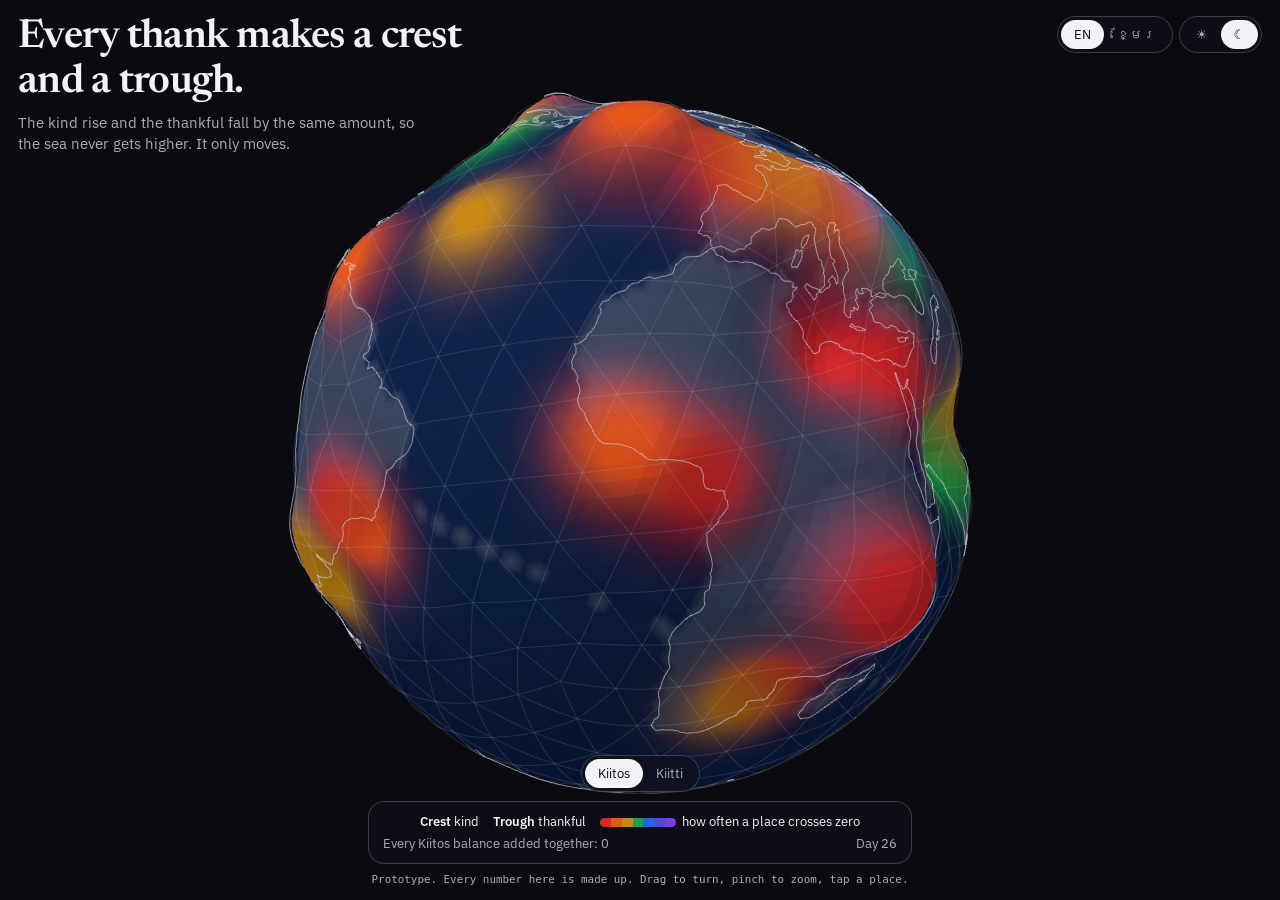
==== Earth.html @ 093544f6 "The Earth prototype: every balance as a sea around zero, shape for how far, color for how often; mad" ====
<!doctype html>
<html lang="en" data-theme="dark" data-lang="en">
<head>
<meta charset="utf-8">
<meta name="viewport" content="width=device-width,initial-scale=1,viewport-fit=cover">
<meta name="googlebot" content="noindex,nofollow"><meta name="bingbot" content="noindex,nofollow">
<title>earth.heartbank.net prototype</title>
<link rel="icon" type="image/svg+xml" href="favicon.svg">
<link rel="stylesheet" href="https://fonts.googleapis.com/css2?family=Newsreader:opsz,wght@6..72,600&family=IBM+Plex+Sans:wght@400;500;600&family=Noto+Sans+Khmer:wght@400;500;600&display=swap">
<style>
:root{--bg:#fcfbfe;--ink:#16141c;--dim:#5b5866;--line:rgba(22,20,28,.16);--glass:rgba(255,255,255,.78);--accent:#0f52ba}
[data-theme=dark]{--bg:#0a0a10;--ink:#f3f2f7;--dim:#aeabba;--line:rgba(243,242,247,.2);--glass:rgba(16,16,26,.72);--accent:#8ab4f8}
*{box-sizing:border-box}html,body{margin:0;height:100%;background:var(--bg);color:var(--ink);font-family:"IBM Plex Sans",system-ui,sans-serif;-webkit-font-smoothing:antialiased;overflow:hidden}
[data-lang=km] body{font-family:"Noto Sans Khmer","IBM Plex Sans",sans-serif}
html[data-lang=en] [data-l=km],html[data-lang=km] [data-l=en]{display:none!important}[hidden]{display:none!important}
#earth{position:fixed;inset:0;width:100%;height:100%;display:block;touch-action:none;cursor:grab}
.top{position:fixed;left:0;right:0;top:0;padding:max(16px,env(safe-area-inset-top)) 18px 0;display:flex;justify-content:space-between;align-items:flex-start;gap:12px;pointer-events:none}
.top>*{pointer-events:auto}.head{max-width:30rem}
h1{font-family:"Newsreader",Georgia,serif;font-weight:600;font-size:clamp(1.45rem,4.4vw,2.5rem);line-height:1.12;letter-spacing:-.018em;margin:0}
[data-lang=km] h1{font-family:inherit;letter-spacing:0;line-height:1.45;font-size:clamp(1.15rem,3.6vw,2rem)}
p.sub{color:var(--dim);margin:6px 0 0;font-size:.92rem;line-height:1.45;max-width:26rem}
.seg{display:inline-flex;border:1px solid var(--line);border-radius:999px;padding:3px;font-size:.8rem;background:var(--glass);-webkit-backdrop-filter:blur(10px);backdrop-filter:blur(10px)}
.seg button{border:0;background:none;color:var(--dim);font:inherit;padding:6px 13px;border-radius:999px;cursor:pointer}.seg button.on{background:var(--ink);color:var(--bg)}
.tools{display:flex;gap:6px;flex-wrap:wrap;justify-content:flex-end}
.bottom{position:fixed;left:0;right:0;bottom:0;padding:0 14px max(14px,env(safe-area-inset-bottom));display:flex;flex-direction:column;align-items:center;gap:9px;pointer-events:none}
.bottom>*{pointer-events:auto}
.panel{background:var(--glass);-webkit-backdrop-filter:blur(10px);backdrop-filter:blur(10px);border:1px solid var(--line);border-radius:16px;padding:10px 14px;font-size:.84rem;line-height:1.4;max-width:34rem;width:100%}
.legend{display:flex;flex-wrap:wrap;gap:4px 14px;align-items:center;justify-content:center}.legend b{font-weight:600}
.ramp{display:inline-flex;height:9px;width:76px;border-radius:5px;overflow:hidden;vertical-align:middle;margin-right:6px}.ramp i{flex:1}
.row{display:flex;justify-content:space-between;gap:10px;color:var(--dim);margin-top:5px;font-size:.79rem;flex-wrap:wrap}
#card{position:fixed;left:50%;top:44%;transform:translate(-50%,-50%);max-width:17rem;text-align:center;font-size:.9rem;pointer-events:none}
#card b{font-size:1.2rem}.proto{font-family:ui-monospace,Menlo,monospace;font-size:.68rem;color:var(--dim);text-align:center}
</style>
</head>
<body>
<canvas id="earth" aria-label="A turning globe. Each place rises or falls around zero as people thank one another."></canvas>
<div class="top">
  <div class="head">
    <h1 data-l="en">Every thank makes a crest and a trough.</h1>
    <h1 data-l="km">រាល់ការអរគុណបង្កើតកំពូលរលក និងបាតរលក។</h1>
    <p class="sub" data-l="en">The kind rise and the thankful fall by the same amount, so the sea never gets higher. It only moves.</p>
    <p class="sub" data-l="km">អ្នកមានចិត្តល្អឡើង ហើយអ្នកដឹងគុណចុះ ក្នុងចំនួនដូចគ្នា ដូច្នេះសមុទ្រមិនដែលខ្ពស់ឡើងទេ។ វាគ្រាន់តែផ្លាស់ទី។</p>
  </div>
  <div class="tools">
    <div class="seg" id="lang"><button data-v="en" class="on">EN</button><button data-v="km">ខ្មែរ</button></div>
    <div class="seg" id="theme"><button data-v="light">☀</button><button data-v="dark" class="on">☾</button></div>
  </div>
</div>
<div class="panel" id="card" hidden>
  <div data-l="en">This part of the world, about 1,100 km across</div>
  <div data-l="km">ផ្នែកនេះនៃពិភពលោក ទំហំប្រហែល ១១០០ គីឡូម៉ែត្រ</div>
  <div style="margin-top:6px">Kiitos <b id="card-k"></b> &nbsp; Kiitti <b id="card-t"></b></div>
</div>
<div class="bottom">
  <div class="seg" id="sea"><button data-sea="kiitos" class="on">Kiitos</button><button data-sea="kiitti">Kiitti</button></div>
  <div class="panel">
    <div class="legend">
      <span data-l="en"><b>Crest</b> kind</span><span data-l="km"><b>កំពូលរលក</b> ចិត្តល្អ</span>
      <span data-l="en"><b>Trough</b> thankful</span><span data-l="km"><b>បាតរលក</b> ដឹងគុណ</span>
      <span><span class="ramp"><i style="background:#dc2626"></i><i style="background:#ea580c"></i><i style="background:#ca8a04"></i><i style="background:#16a34a"></i><i style="background:#2563eb"></i><i style="background:#4f46e5"></i><i style="background:#7c3aed"></i></span><span data-l="en">how often a place crosses zero</span><span data-l="km">ញឹកញាប់ប៉ុណ្ណាដែលកន្លែងមួយឆ្លងកាត់សូន្យ</span></span>
    </div>
    <div class="row"><span id="sum"></span><span id="day"></span></div>
  </div>
  <div class="proto"><span data-l="en">Prototype. Every number here is made up. Drag to turn, pinch to zoom, tap a place.</span><span data-l="km">គំរូសាកល្បង។ លេខទាំងអស់នៅទីនេះជាការបង្កើតឡើង។ អូសដើម្បីបង្វិល។ ខ្មែរនេះជាពាក្យរង់ចាំ។</span></div>
</div>
<script>
(function(){var r=document.documentElement,n=(navigator.language||"").toLowerCase().indexOf("km")===0;
function wire(id,attr,ev){var s=document.getElementById(id);s.addEventListener("click",function(e){var b=e.target.closest("button");if(!b)return;r.dataset[attr]=b.dataset.v;s.querySelectorAll("button").forEach(function(x){x.classList.toggle("on",x===b)});document.dispatchEvent(new Event(ev))})}
if(n){r.dataset.lang="km";document.querySelectorAll("#lang button").forEach(function(b){b.classList.toggle("on",b.dataset.v==="km")})}
wire("lang","lang","langchange");wire("theme","theme","themechange")})();
</script>
<script src="earth.js"></script>
</body>
</html>
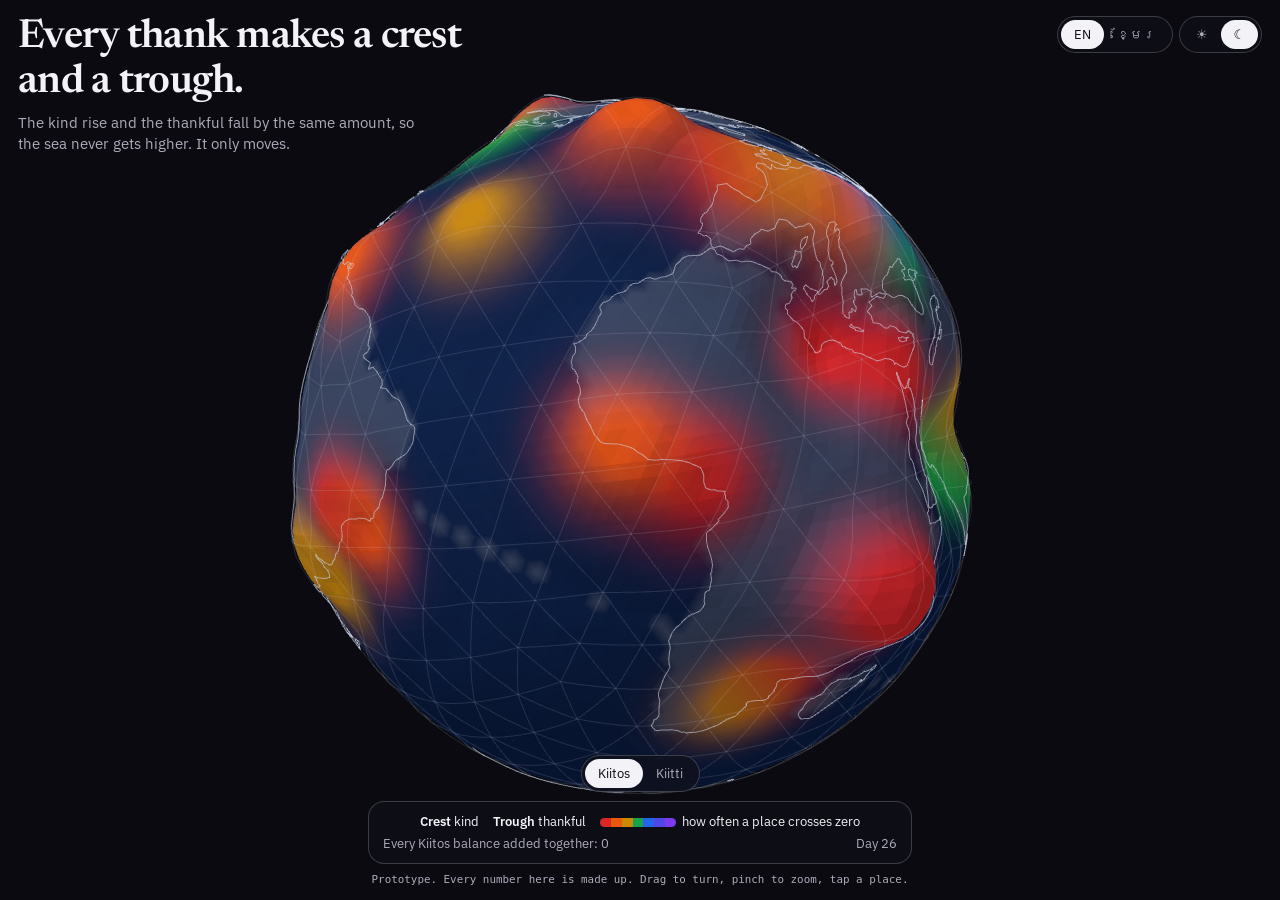
==== commit d574393d: "The Earth prototype: a still picture for a phone that cannot draw it" ====
--- a/Earth.html
+++ b/Earth.html
@@ -30,10 +30,13 @@
 .row{display:flex;justify-content:space-between;gap:10px;color:var(--dim);margin-top:5px;font-size:.79rem;flex-wrap:wrap}
 #card{position:fixed;left:50%;top:44%;transform:translate(-50%,-50%);max-width:17rem;text-align:center;font-size:.9rem;pointer-events:none}
 #card b{font-size:1.2rem}.proto{font-family:ui-monospace,Menlo,monospace;font-size:.68rem;color:var(--dim);text-align:center}
+.fallback{display:none}.no-gl #earth{display:none}.no-gl .fallback{display:block;position:fixed;left:50%;top:50%;transform:translate(-50%,-52%);width:min(92vw,62vh);height:auto;border-radius:50%}
+.still .top,.still .bottom{display:none}.still,.still body{background:transparent}
 </style>
 </head>
 <body>
 <canvas id="earth" aria-label="A turning globe. Each place rises or falls around zero as people thank one another."></canvas>
+<img class="fallback" src="earth-still.png" alt="The Earth, with colored crests where people have thanked one another.">
 <div class="top">
   <div class="head">
     <h1 data-l="en">Every thank makes a crest and a trough.</h1>
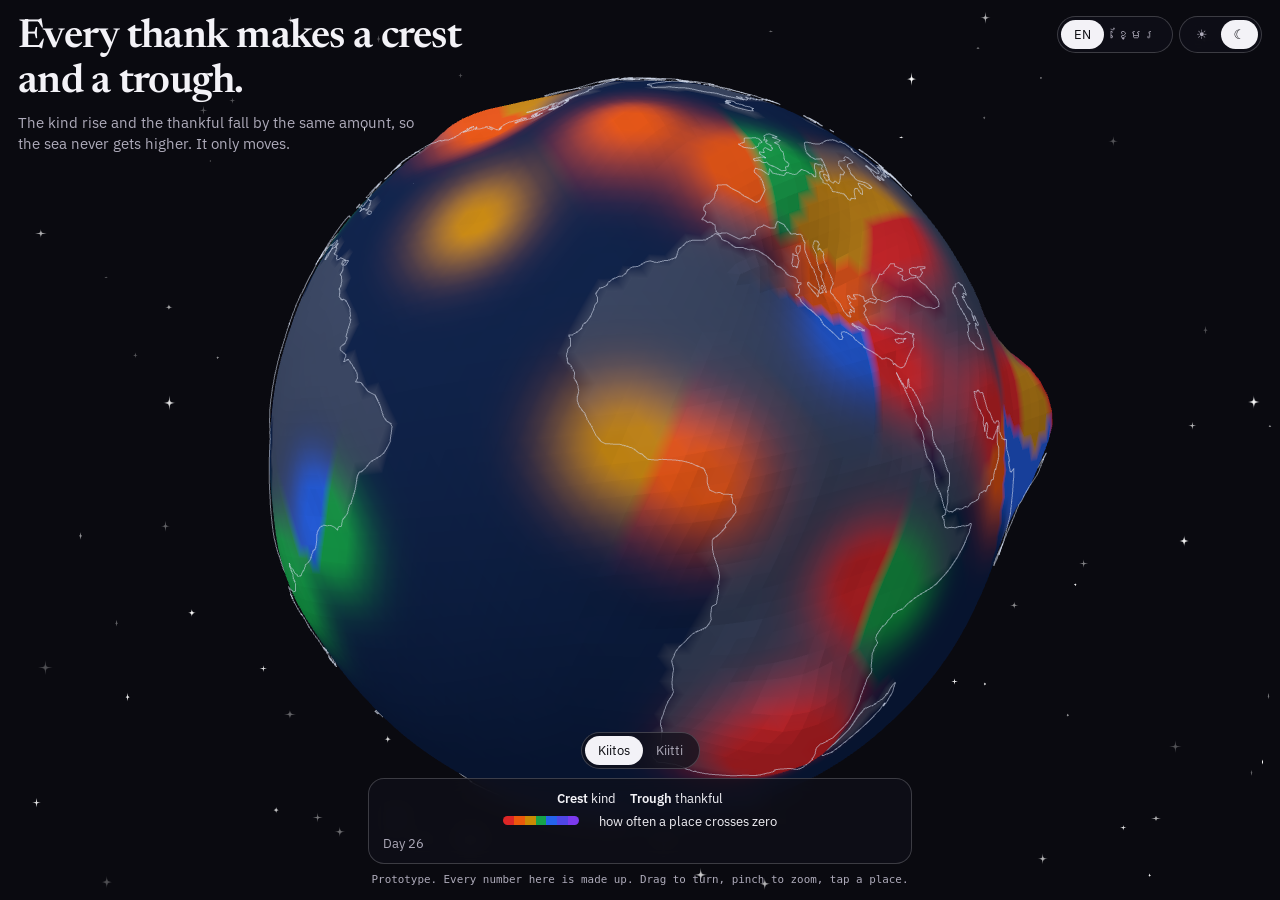
==== commit 99516c46: "The Earth: legend in two lines, centered on small screens; the running total removed" ====
--- a/Earth.html
+++ b/Earth.html
@@ -25,11 +25,12 @@
 .bottom{position:fixed;left:0;right:0;bottom:0;padding:0 14px max(14px,env(safe-area-inset-bottom));display:flex;flex-direction:column;align-items:center;gap:9px;pointer-events:none}
 .bottom>*{pointer-events:auto}
 .panel{background:var(--glass);-webkit-backdrop-filter:blur(10px);backdrop-filter:blur(10px);border:1px solid var(--line);border-radius:16px;padding:10px 14px;font-size:.84rem;line-height:1.4;max-width:34rem;width:100%}
-.legend{display:flex;flex-wrap:wrap;gap:4px 14px;align-items:center;justify-content:center}.legend b{font-weight:600}
+.legend{display:flex;flex-direction:column;gap:4px;align-items:center}.lr{display:flex;flex-wrap:wrap;gap:4px 14px;align-items:center;justify-content:center}.legend b{font-weight:600}
 .ramp{display:inline-flex;height:9px;width:76px;border-radius:5px;overflow:hidden;vertical-align:middle;margin-right:6px}.ramp i{flex:1}
 .row{display:flex;justify-content:space-between;gap:10px;color:var(--dim);margin-top:5px;font-size:.79rem;flex-wrap:wrap}
 #card{position:fixed;left:50%;top:44%;transform:translate(-50%,-50%);max-width:17rem;text-align:center;font-size:.9rem;pointer-events:none}
 #card b{font-size:1.2rem}.proto{font-family:ui-monospace,Menlo,monospace;font-size:.68rem;color:var(--dim);text-align:center}
+@media (max-width:640px){.panel{text-align:center}.row{flex-direction:column;align-items:center;gap:2px}}
 .fallback{display:none}.no-gl #earth{display:none}.no-gl .fallback{display:block;position:fixed;left:50%;top:50%;transform:translate(-50%,-52%);width:min(92vw,62vh);height:auto;border-radius:50%}
 .still .top,.still .bottom{display:none}.still,.still body{background:transparent}
 </style>
@@ -58,11 +59,11 @@
   <div class="seg" id="sea"><button data-sea="kiitos" class="on">Kiitos</button><button data-sea="kiitti">Kiitti</button></div>
   <div class="panel">
     <div class="legend">
-      <span data-l="en"><b>Crest</b> kind</span><span data-l="km"><b>កំពូលរលក</b> ចិត្តល្អ</span>
-      <span data-l="en"><b>Trough</b> thankful</span><span data-l="km"><b>បាតរលក</b> ដឹងគុណ</span>
-      <span><span class="ramp"><i style="background:#dc2626"></i><i style="background:#ea580c"></i><i style="background:#ca8a04"></i><i style="background:#16a34a"></i><i style="background:#2563eb"></i><i style="background:#4f46e5"></i><i style="background:#7c3aed"></i></span><span data-l="en">how often a place crosses zero</span><span data-l="km">ញឹកញាប់ប៉ុណ្ណាដែលកន្លែងមួយឆ្លងកាត់សូន្យ</span></span>
+      <div class="lr"><span data-l="en"><b>Crest</b> kind</span><span data-l="km"><b>កំពូលរលក</b> ចិត្តល្អ</span>
+      <span data-l="en"><b>Trough</b> thankful</span><span data-l="km"><b>បាតរលក</b> ដឹងគុណ</span></div>
+      <div class="lr"><span class="ramp"><i style="background:#dc2626"></i><i style="background:#ea580c"></i><i style="background:#ca8a04"></i><i style="background:#16a34a"></i><i style="background:#2563eb"></i><i style="background:#4f46e5"></i><i style="background:#7c3aed"></i></span><span data-l="en">how often a place crosses zero</span><span data-l="km">ញឹកញាប់ប៉ុណ្ណាដែលកន្លែងមួយឆ្លងកាត់សូន្យ</span></div>
     </div>
-    <div class="row"><span id="sum"></span><span id="day"></span></div>
+    <div class="row"><span id="day"></span></div>
   </div>
   <div class="proto"><span data-l="en">Prototype. Every number here is made up. Drag to turn, pinch to zoom, tap a place.</span><span data-l="km">គំរូសាកល្បង។ លេខទាំងអស់នៅទីនេះជាការបង្កើតឡើង។ អូសដើម្បីបង្វិល។ ខ្មែរនេះជាពាក្យរង់ចាំ។</span></div>
 </div>
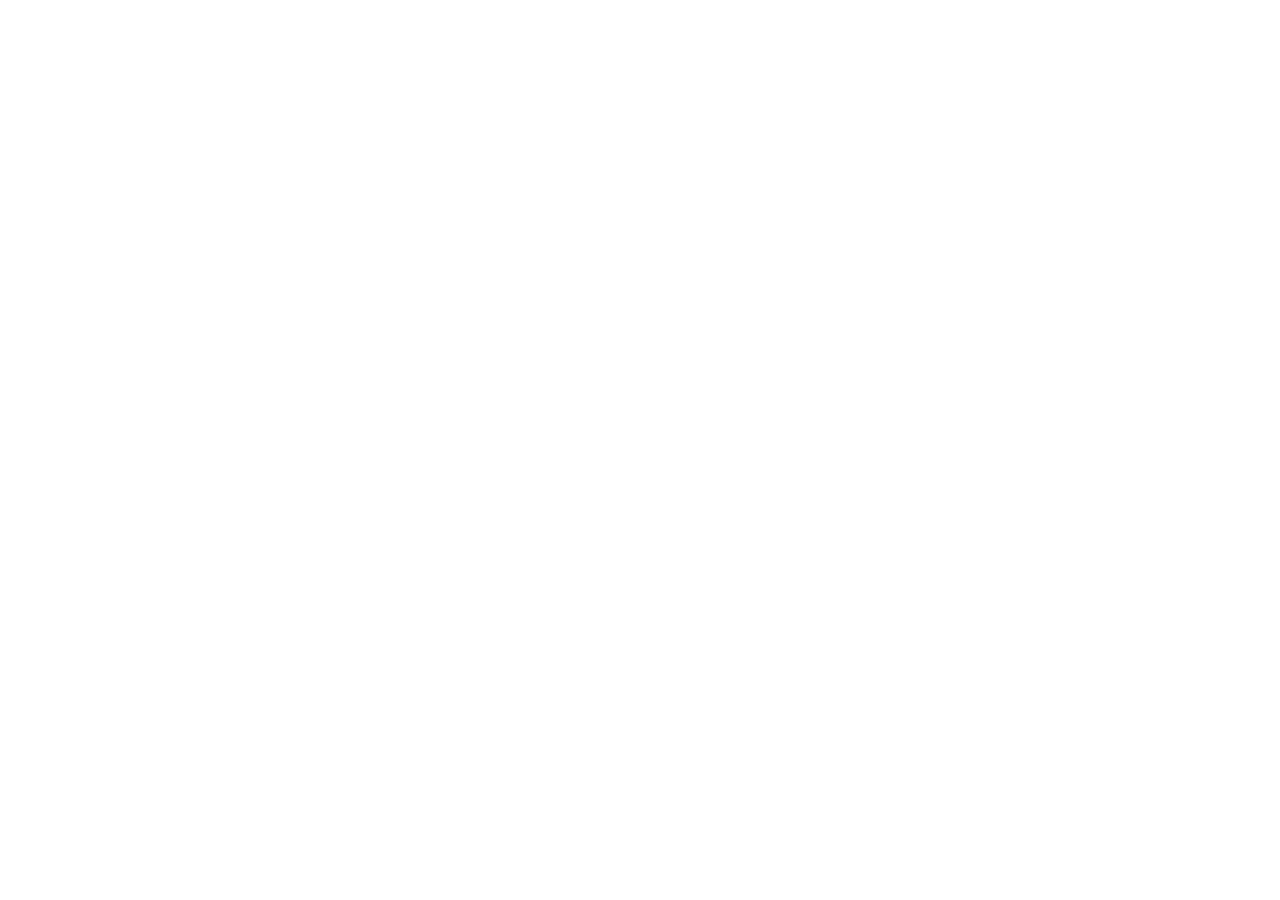
==== commit d47e527d: "Moved to demo.333.eco/earth: every page here now redirects" ====
--- a/Earth.html
+++ b/Earth.html
@@ -1,78 +1,2 @@
 <!doctype html>
-<html lang="en" data-theme="dark" data-lang="en">
-<head>
-<meta charset="utf-8">
-<meta name="viewport" content="width=device-width,initial-scale=1,viewport-fit=cover">
-<meta name="googlebot" content="noindex,nofollow"><meta name="bingbot" content="noindex,nofollow">
-<title>earth.heartbank.net prototype</title>
-<link rel="icon" type="image/svg+xml" href="favicon.svg">
-<link rel="stylesheet" href="https://fonts.googleapis.com/css2?family=Newsreader:opsz,wght@6..72,600&family=IBM+Plex+Sans:wght@400;500;600&family=Noto+Sans+Khmer:wght@400;500;600&display=swap">
-<style>
-:root{--bg:#fcfbfe;--ink:#16141c;--dim:#5b5866;--line:rgba(22,20,28,.16);--glass:rgba(255,255,255,.78);--accent:#0f52ba}
-[data-theme=dark]{--bg:#0a0a10;--ink:#f3f2f7;--dim:#aeabba;--line:rgba(243,242,247,.2);--glass:rgba(16,16,26,.72);--accent:#8ab4f8}
-*{box-sizing:border-box}html,body{margin:0;height:100%;background:var(--bg);color:var(--ink);font-family:"IBM Plex Sans",system-ui,sans-serif;-webkit-font-smoothing:antialiased;overflow:hidden}
-[data-lang=km] body{font-family:"Noto Sans Khmer","IBM Plex Sans",sans-serif}
-html[data-lang=en] [data-l=km],html[data-lang=km] [data-l=en]{display:none!important}[hidden]{display:none!important}
-#earth{position:fixed;inset:0;width:100%;height:100%;display:block;touch-action:none;cursor:grab}
-.top{position:fixed;left:0;right:0;top:0;padding:max(16px,env(safe-area-inset-top)) 18px 0;display:flex;justify-content:space-between;align-items:flex-start;gap:12px;pointer-events:none}
-.top>*{pointer-events:auto}.head{max-width:30rem}
-h1{font-family:"Newsreader",Georgia,serif;font-weight:600;font-size:clamp(1.45rem,4.4vw,2.5rem);line-height:1.12;letter-spacing:-.018em;margin:0}
-[data-lang=km] h1{font-family:inherit;letter-spacing:0;line-height:1.45;font-size:clamp(1.15rem,3.6vw,2rem)}
-p.sub{color:var(--dim);margin:6px 0 0;font-size:.92rem;line-height:1.45;max-width:26rem}
-.seg{display:inline-flex;border:1px solid var(--line);border-radius:999px;padding:3px;font-size:.8rem;background:var(--glass);-webkit-backdrop-filter:blur(10px);backdrop-filter:blur(10px)}
-.seg button{border:0;background:none;color:var(--dim);font:inherit;padding:6px 13px;border-radius:999px;cursor:pointer}.seg button.on{background:var(--ink);color:var(--bg)}
-.tools{display:flex;gap:6px;flex-wrap:wrap;justify-content:flex-end}
-.bottom{position:fixed;left:0;right:0;bottom:0;padding:0 14px max(14px,env(safe-area-inset-bottom));display:flex;flex-direction:column;align-items:center;gap:9px;pointer-events:none}
-.bottom>*{pointer-events:auto}
-.panel{background:var(--glass);-webkit-backdrop-filter:blur(10px);backdrop-filter:blur(10px);border:1px solid var(--line);border-radius:16px;padding:10px 14px;font-size:.84rem;line-height:1.4;max-width:34rem;width:100%}
-.legend{display:flex;flex-direction:column;gap:4px;align-items:center}.lr{display:flex;flex-wrap:wrap;gap:4px 14px;align-items:center;justify-content:center}.legend b{font-weight:600}
-.ramp{display:inline-flex;height:9px;width:76px;border-radius:5px;overflow:hidden;vertical-align:middle;margin-right:6px}.ramp i{flex:1}
-.row{display:flex;justify-content:space-between;gap:10px;color:var(--dim);margin-top:5px;font-size:.79rem;flex-wrap:wrap}
-#card{position:fixed;left:50%;top:44%;transform:translate(-50%,-50%);max-width:17rem;text-align:center;font-size:.9rem;pointer-events:none}
-#card b{font-size:1.2rem}.proto{font-family:ui-monospace,Menlo,monospace;font-size:.68rem;color:var(--dim);text-align:center}
-@media (max-width:640px){.panel{text-align:center}.row{flex-direction:column;align-items:center;gap:2px}}
-.fallback{display:none}.no-gl #earth{display:none}.no-gl .fallback{display:block;position:fixed;left:50%;top:50%;transform:translate(-50%,-52%);width:min(92vw,62vh);height:auto;border-radius:50%}
-.still .top,.still .bottom{display:none}.still,.still body{background:transparent}
-</style>
-</head>
-<body>
-<canvas id="earth" aria-label="A turning globe. Each place rises or falls around zero as people thank one another."></canvas>
-<img class="fallback" src="earth-still.png" alt="The Earth, with colored crests where people have thanked one another.">
-<div class="top">
-  <div class="head">
-    <h1 data-l="en">Every thank makes a crest and a trough.</h1>
-    <h1 data-l="km">រាល់ការអរគុណបង្កើតកំពូលរលក និងបាតរលក។</h1>
-    <p class="sub" data-l="en">The kind rise and the thankful fall by the same amount, so the sea never gets higher. It only moves.</p>
-    <p class="sub" data-l="km">អ្នកមានចិត្តល្អឡើង ហើយអ្នកដឹងគុណចុះ ក្នុងចំនួនដូចគ្នា ដូច្នេះសមុទ្រមិនដែលខ្ពស់ឡើងទេ។ វាគ្រាន់តែផ្លាស់ទី។</p>
-  </div>
-  <div class="tools">
-    <div class="seg" id="lang"><button data-v="en" class="on">EN</button><button data-v="km">ខ្មែរ</button></div>
-    <div class="seg" id="theme"><button data-v="light">☀</button><button data-v="dark" class="on">☾</button></div>
-  </div>
-</div>
-<div class="panel" id="card" hidden>
-  <div data-l="en">This part of the world, about 1,100 km across</div>
-  <div data-l="km">ផ្នែកនេះនៃពិភពលោក ទំហំប្រហែល ១១០០ គីឡូម៉ែត្រ</div>
-  <div style="margin-top:6px">Kiitos <b id="card-k"></b> &nbsp; Kiitti <b id="card-t"></b></div>
-</div>
-<div class="bottom">
-  <div class="seg" id="sea"><button data-sea="kiitos" class="on">Kiitos</button><button data-sea="kiitti">Kiitti</button></div>
-  <div class="panel">
-    <div class="legend">
-      <div class="lr"><span data-l="en"><b>Crest</b> kind</span><span data-l="km"><b>កំពូលរលក</b> ចិត្តល្អ</span>
-      <span data-l="en"><b>Trough</b> thankful</span><span data-l="km"><b>បាតរលក</b> ដឹងគុណ</span></div>
-      <div class="lr"><span class="ramp"><i style="background:#dc2626"></i><i style="background:#ea580c"></i><i style="background:#ca8a04"></i><i style="background:#16a34a"></i><i style="background:#2563eb"></i><i style="background:#4f46e5"></i><i style="background:#7c3aed"></i></span><span data-l="en">how often a place crosses zero</span><span data-l="km">ញឹកញាប់ប៉ុណ្ណាដែលកន្លែងមួយឆ្លងកាត់សូន្យ</span></div>
-    </div>
-    <div class="row"><span id="day"></span></div>
-  </div>
-  <div class="proto"><span data-l="en">Prototype. Every number here is made up. Drag to turn, pinch to zoom, tap a place.</span><span data-l="km">គំរូសាកល្បង។ លេខទាំងអស់នៅទីនេះជាការបង្កើតឡើង។ អូសដើម្បីបង្វិល។ ខ្មែរនេះជាពាក្យរង់ចាំ។</span></div>
-</div>
-<script>
-(function(){var r=document.documentElement,n=(navigator.language||"").toLowerCase().indexOf("km")===0;
-function wire(id,attr,ev){var s=document.getElementById(id);s.addEventListener("click",function(e){var b=e.target.closest("button");if(!b)return;r.dataset[attr]=b.dataset.v;s.querySelectorAll("button").forEach(function(x){x.classList.toggle("on",x===b)});document.dispatchEvent(new Event(ev))})}
-if(n){r.dataset.lang="km";document.querySelectorAll("#lang button").forEach(function(b){b.classList.toggle("on",b.dataset.v==="km")})}
-wire("lang","lang","langchange");wire("theme","theme","themechange")})();
-</script>
-<script src="earth.js"></script>
-</body>
-</html>
+<html lang="en"><head><meta charset="utf-8"><meta name="robots" content="noindex"><meta http-equiv="refresh" content="0;url=https://demo.333.eco/earth/Earth.html"><link rel="canonical" href="https://demo.333.eco/earth/Earth.html"><title>Moved</title></head><body><p><a href="https://demo.333.eco/earth/Earth.html">These drawings moved to https://demo.333.eco/earth/Earth.html</a></p></body></html>
